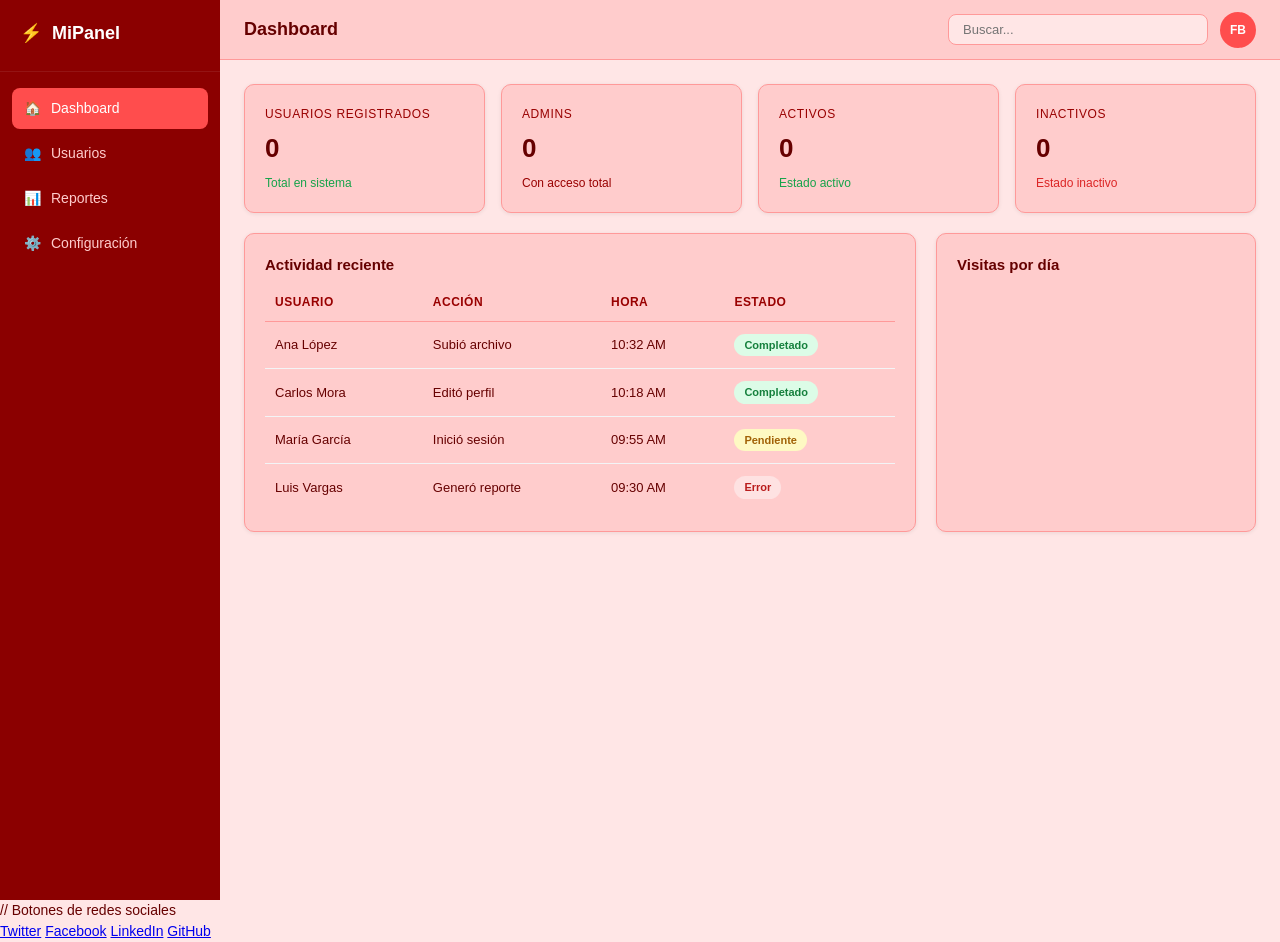
==== WebPanel/index.html @ 0bf69d98 "otro" ====
<!DOCTYPE html>
<html lang="es">
<head>
  <meta charset="UTF-8" />
  <meta name="viewport" content="width=device-width, initial-scale=1.0" />
  <title>Panel de Control</title>
  <link rel="stylesheet" href="styles.css" />
</head>
<body>
<div class="layout">

  <!-- Sidebar -->
  <aside class="sidebar">
    <div class="sidebar-logo">
      <span class="logo-icon">⚡</span>
      <span class="logo-text">MiPanel</span>
    </div>
    <nav class="sidebar-nav">
      <a href="#" class="nav-item active" data-section="dashboard"><span class="nav-icon">🏠</span> Dashboard</a>
      <a href="#" class="nav-item" data-section="usuarios"><span class="nav-icon">👥</span> Usuarios</a>
      <a href="#" class="nav-item" data-section="reportes"><span class="nav-icon">📊</span> Reportes</a>
      <a href="#" class="nav-item" data-section="configuracion"><span class="nav-icon">⚙️</span> Configuración</a>
    </nav>
  </aside>

  <!-- Main -->
  <div class="main">
    <header class="topbar">
      <h1 class="page-title" id="page-title">Dashboard</h1>
      <div class="topbar-actions">
        <input type="text" class="search-input" placeholder="Buscar..." />
        <div class="avatar">FB</div>
      </div>
    </header>

    <main class="content">

      <!-- ===== DASHBOARD ===== -->
      <div id="section-dashboard" class="section">
        <div class="cards-grid">
          <div class="metric-card">
            <span class="metric-label">Usuarios registrados</span>
            <span class="metric-value" id="metric-usuarios">0</span>
            <span class="metric-trend positive">Total en sistema</span>
          </div>
          <div class="metric-card">
            <span class="metric-label">Admins</span>
            <span class="metric-value" id="metric-admins">0</span>
            <span class="metric-trend neutral">Con acceso total</span>
          </div>
          <div class="metric-card">
            <span class="metric-label">Activos</span>
            <span class="metric-value" id="metric-activos">0</span>
            <span class="metric-trend positive">Estado activo</span>
          </div>
          <div class="metric-card">
            <span class="metric-label">Inactivos</span>
            <span class="metric-value" id="metric-inactivos">0</span>
            <span class="metric-trend negative">Estado inactivo</span>
          </div>
        </div>
        <div class="row">
          <div class="card table-card">
            <div class="card-header"><h2>Actividad reciente</h2></div>
            <table>
              <thead><tr><th>Usuario</th><th>Acción</th><th>Hora</th><th>Estado</th></tr></thead>
              <tbody>
                <tr><td>Ana López</td><td>Subió archivo</td><td>10:32 AM</td><td><span class="badge success">Completado</span></td></tr>
                <tr><td>Carlos Mora</td><td>Editó perfil</td><td>10:18 AM</td><td><span class="badge success">Completado</span></td></tr>
                <tr><td>María García</td><td>Inició sesión</td><td>09:55 AM</td><td><span class="badge warning">Pendiente</span></td></tr>
                <tr><td>Luis Vargas</td><td>Generó reporte</td><td>09:30 AM</td><td><span class="badge danger">Error</span></td></tr>
              </tbody>
            </table>
          </div>
          <div class="card chart-card">
            <div class="card-header"><h2>Visitas por día</h2></div>
            <div class="bar-chart" id="bar-chart"></div>
            <div class="bar-labels" id="bar-labels"></div>
          </div>
        </div>
      </div>

      <!-- ===== USUARIOS ===== -->
      <div id="section-usuarios" class="section hidden">
        <div class="card">
          <div class="card-header">
            <h2>Gestión de usuarios</h2>
            <button class="btn-primary" id="btn-nuevo-usuario">+ Nuevo usuario</button>
          </div>
          <div class="table-toolbar">
            <input type="text" id="search-usuarios" class="search-input" placeholder="Buscar por nombre o email..." />
            <select id="filter-rol" class="select-input">
              <option value="">Todos los roles</option>
              <option value="Admin">Admin</option>
              <option value="Editor">Editor</option>
              <option value="Viewer">Viewer</option>
            </select>
            <select id="filter-estado" class="select-input">
              <option value="">Todos los estados</option>
              <option value="Activo">Activo</option>
              <option value="Inactivo">Inactivo</option>
            </select>
          </div>
          <table>
            <thead>
              <tr>
                <th>#</th>
                <th>Nombre</th>
                <th>Email</th>
                <th>Rol</th>
                <th>Estado</th>
                <th>Creado</th>
                <th>Acciones</th>
              </tr>
            </thead>
            <tbody id="usuarios-tbody"></tbody>
          </table>
          <div class="table-footer">
            <span id="usuarios-count-label">0 usuarios</span>
          </div>
        </div>
      </div>

      <!-- ===== REPORTES ===== -->
      <div id="section-reportes" class="section hidden">
        <div class="card"><div class="card-header"><h2>Reportes</h2></div>
          <p style="color:var(--text-secondary); padding: 2rem 0;">Sección de reportes en construcción.</p>
        </div>
      </div>

      <!-- ===== CONFIGURACIÓN ===== -->
      <div id="section-configuracion" class="section hidden">
        <div class="card"><div class="card-header"><h2>Configuración</h2></div>
          <p style="color:var(--text-secondary); padding: 2rem 0;">Sección de configuración en construcción.</p>
        </div>
      </div>

    </main>
  </div>
</div>

<!-- ===== MODAL USUARIO ===== -->
<div id="modal-overlay" class="modal-overlay hidden">
  <div class="modal">
    <div class="modal-header">
      <h2 id="modal-title">Nuevo usuario</h2>
      <button class="modal-close" id="btn-modal-close">✕</button>
    </div>
    <div class="modal-body">
      <input type="hidden" id="usuario-id" />
      <div class="form-group">
        <label>Nombre completo</label>
        <input type="text" id="input-nombre" placeholder="Ej: Ana López" />
      </div>
      <div class="form-group">
        <label>Email</label>
        <input type="email" id="input-email" placeholder="Ej: ana@empresa.com" />
      </div>
      <div class="form-row">
        <div class="form-group">
          <label>Rol</label>
          <select id="input-rol">
            <option value="Viewer">Viewer</option>
            <option value="Editor">Editor</option>
            <option value="Admin">Admin</option>
          </select>
        </div>
        <div class="form-group">
          <label>Estado</label>
          <select id="input-estado">
            <option value="Activo">Activo</option>
            <option value="Inactivo">Inactivo</option>
          </select>
        </div>
      </div>
      <p class="form-error hidden" id="form-error">Por favor completa todos los campos.</p>
    </div>
    <div class="modal-footer">
      <button class="btn-secondary" id="btn-cancelar">Cancelar</button>
      <button class="btn-primary" id="btn-guardar">Guardar</button>
    </div>
  </div>
</div>

<!-- ===== MODAL CONFIRMAR ELIMINAR ===== -->
<div id="modal-confirm-overlay" class="modal-overlay hidden">
  <div class="modal modal-sm">
    <div class="modal-header">
      <h2>Eliminar usuario</h2>
      <button class="modal-close" id="btn-confirm-close">✕</button>
    </div>
    <div class="modal-body">
      <p>¿Estás seguro de que deseas eliminar a <strong id="confirm-nombre"></strong>? Esta acción no se puede deshacer.</p>
    </div>
    <div class="modal-footer">
      <button class="btn-secondary" id="btn-confirm-cancel">Cancelar</button>
      <button class="btn-danger" id="btn-confirm-delete">Eliminar</button>
    </div>
  </div>
</div>

// Botones de redes sociales
<div class="social-buttons">
  <a href="https://twitter.com" target="_blank" class="social-button twitter">Twitter</a>
  <a href="https://facebook.com" target="_blank" class="social-button facebook">Facebook</a>
  <a href="https://linkedin.com" target="_blank" class="social-button linkedin">LinkedIn</a>
  <a href="https://github.com" target="_blank" class="social-button github">GitHub</a>
</div>  



<script src="app.js"></script>
</body>
</html>
---- WebPanel/styles.css ----
*, *::before, *::after { box-sizing: border-box; margin: 0; padding: 0; }

:root {
  --sidebar-width: 220px;
  --topbar-height: 60px;
  --bg: #f4f5f7;
  --surface: #ffffff;
  --sidebar-bg: #1e2235;
  --sidebar-text: #a8b0cc;
  --sidebar-active: #ffffff;
  --sidebar-active-bg: #3a4269;
  --accent: #5b72ee;
  --accent-hover: #4a5fd6;
  --danger: #dc2626;
  --danger-hover: #b91c1c;
  --text-primary: #1a1d2e;
  --text-secondary: #6b7280;
  --border: #e5e7eb;
  --radius: 10px;
  --shadow: 0 1px 4px rgba(0,0,0,0.08);
}

body { font-family: -apple-system, BlinkMacSystemFont, 'Segoe UI', sans-serif; background: var(--bg); color: var(--text-primary); font-size: 14px; line-height: 1.5; }

/* Layout */
.layout { display: flex; min-height: 100vh; }
.hidden { display: none !important; }
.section { display: flex; flex-direction: column; gap: 20px; }

/* Sidebar */
.sidebar { width: var(--sidebar-width); background: var(--sidebar-bg); display: flex; flex-direction: column; position: fixed; top: 0; left: 0; height: 100vh; }
.sidebar-logo { display: flex; align-items: center; gap: 10px; padding: 20px 20px 24px; font-size: 18px; font-weight: 600; color: #fff; border-bottom: 1px solid rgba(255,255,255,0.08); }
.sidebar-nav { display: flex; flex-direction: column; padding: 16px 12px; gap: 4px; }
.nav-item { display: flex; align-items: center; gap: 10px; padding: 10px 12px; border-radius: 8px; color: var(--sidebar-text); text-decoration: none; font-size: 14px; font-weight: 500; transition: background 0.15s, color 0.15s; }
.nav-item:hover { background: rgba(255,255,255,0.08); color: #fff; }
.nav-item.active { background: var(--sidebar-active-bg); color: var(--sidebar-active); }

/* Main */
.main { margin-left: var(--sidebar-width); flex: 1; display: flex; flex-direction: column; }
.topbar { height: var(--topbar-height); background: var(--surface); border-bottom: 1px solid var(--border); display: flex; align-items: center; justify-content: space-between; padding: 0 24px; position: sticky; top: 0; z-index: 10; }
.page-title { font-size: 18px; font-weight: 600; }
.topbar-actions { display: flex; align-items: center; gap: 12px; }
.avatar { width: 36px; height: 36px; border-radius: 50%; background: var(--accent); color: #fff; display: flex; align-items: center; justify-content: center; font-size: 12px; font-weight: 600; cursor: pointer; }
.content { padding: 24px; display: flex; flex-direction: column; gap: 20px; }

/* Cards */
.cards-grid { display: grid; grid-template-columns: repeat(auto-fit, minmax(180px, 1fr)); gap: 16px; }
.metric-card { background: var(--surface); border-radius: var(--radius); padding: 20px; box-shadow: var(--shadow); display: flex; flex-direction: column; gap: 6px; border: 1px solid var(--border); }
.metric-label { font-size: 12px; color: var(--text-secondary); text-transform: uppercase; letter-spacing: 0.05em; }
.metric-value { font-size: 26px; font-weight: 700; }
.metric-trend { font-size: 12px; font-weight: 500; }
.metric-trend.positive { color: #16a34a; }
.metric-trend.negative { color: #dc2626; }
.metric-trend.neutral { color: var(--text-secondary); }

/* Row */
.row { display: grid; grid-template-columns: 1fr 320px; gap: 20px; }
.card { background: var(--surface); border-radius: var(--radius); border: 1px solid var(--border); box-shadow: var(--shadow); padding: 20px; }
.card-header { display: flex; align-items: center; justify-content: space-between; margin-bottom: 16px; }
.card-header h2 { font-size: 15px; font-weight: 600; }

/* Table toolbar */
.table-toolbar { display: flex; gap: 10px; margin-bottom: 16px; flex-wrap: wrap; }

/* Inputs */
.search-input { padding: 7px 14px; border: 1px solid var(--border); border-radius: 8px; font-size: 13px; background: var(--bg); color: var(--text-primary); outline: none; width: 260px; transition: border-color 0.15s; }
.search-input:focus { border-color: var(--accent); }
.select-input { padding: 7px 12px; border: 1px solid var(--border); border-radius: 8px; font-size: 13px; background: var(--bg); color: var(--text-primary); outline: none; cursor: pointer; }
.select-input:focus { border-color: var(--accent); }

/* Buttons */
.btn-primary { padding: 8px 16px; font-size: 13px; font-weight: 500; border: none; border-radius: 8px; background: var(--accent); color: #fff; cursor: pointer; transition: background 0.15s; }
.btn-primary:hover { background: var(--accent-hover); }
.btn-secondary { padding: 7px 14px; font-size: 13px; border: 1px solid var(--border); border-radius: 8px; background: var(--bg); color: var(--text-primary); cursor: pointer; transition: background 0.15s; }
.btn-secondary:hover { background: #e9eaf0; }
.btn-danger { padding: 8px 16px; font-size: 13px; font-weight: 500; border: none; border-radius: 8px; background: var(--danger); color: #fff; cursor: pointer; transition: background 0.15s; }
.btn-danger:hover { background: var(--danger-hover); }
.btn-edit { padding: 4px 10px; font-size: 12px; border: 1px solid var(--border); border-radius: 6px; background: #fff; color: var(--accent); cursor: pointer; transition: background 0.15s; }
.btn-edit:hover { background: #eef0fd; }
.btn-del { padding: 4px 10px; font-size: 12px; border: 1px solid #fca5a5; border-radius: 6px; background: #fff; color: var(--danger); cursor: pointer; transition: background 0.15s; }
.btn-del:hover { background: #fee2e2; }

/* Table */
table { width: 100%; border-collapse: collapse; }
th { text-align: left; font-size: 12px; color: var(--text-secondary); text-transform: uppercase; letter-spacing: 0.04em; padding: 0 10px 10px; border-bottom: 1px solid var(--border); }
td { padding: 12px 10px; font-size: 13px; border-bottom: 1px solid #f3f4f6; }
tr:last-child td { border-bottom: none; }
.table-footer { margin-top: 12px; font-size: 12px; color: var(--text-secondary); }
td .actions { display: flex; gap: 6px; }

/* Badges */
.badge { display: inline-block; padding: 3px 10px; border-radius: 20px; font-size: 11px; font-weight: 600; }
.badge.success { background: #dcfce7; color: #15803d; }
.badge.warning { background: #fef9c3; color: #a16207; }
.badge.danger  { background: #fee2e2; color: #b91c1c; }
.badge.info    { background: #dbeafe; color: #1d4ed8; }
.badge.gray    { background: #f3f4f6; color: #374151; }

/* Bar chart */
.chart-card { display: flex; flex-direction: column; }
.bar-chart { display: flex; align-items: flex-end; justify-content: space-around; height: 140px; gap: 8px; padding: 0 4px; flex: 1; }
.bar { flex: 1; background: var(--accent); border-radius: 5px 5px 0 0; opacity: 0.85; transition: opacity 0.15s; cursor: pointer; }
.bar:hover { opacity: 1; }
.bar-labels { display: flex; justify-content: space-around; margin-top: 8px; padding: 0 4px; }
.bar-label { flex: 1; text-align: center; font-size: 11px; color: var(--text-secondary); }

/* Empty state */
.empty-state { text-align: center; padding: 3rem 0; color: var(--text-secondary); font-size: 14px; }

/* Modal overlay */
.modal-overlay { position: fixed; inset: 0; background: rgba(0,0,0,0.45); z-index: 100; display: flex; align-items: center; justify-content: center; }
.modal { background: #fff; border-radius: 14px; width: 480px; max-width: 95vw; box-shadow: 0 8px 32px rgba(0,0,0,0.18); }
.modal-sm { width: 380px; }
.modal-header { display: flex; align-items: center; justify-content: space-between; padding: 20px 24px 0; }
.modal-header h2 { font-size: 16px; font-weight: 600; }
.modal-close { background: none; border: none; font-size: 18px; cursor: pointer; color: var(--text-secondary); line-height: 1; }
.modal-close:hover { color: var(--text-primary); }
.modal-body { padding: 20px 24px; display: flex; flex-direction: column; gap: 14px; }
.modal-body p { font-size: 14px; color: var(--text-secondary); line-height: 1.6; }
.modal-footer { padding: 0 24px 20px; display: flex; justify-content: flex-end; gap: 10px; }

/* Form */
.form-group { display: flex; flex-direction: column; gap: 5px; }
.form-group label { font-size: 12px; font-weight: 500; color: var(--text-secondary); text-transform: uppercase; letter-spacing: 0.04em; }
.form-group input, .form-group select { padding: 9px 12px; border: 1px solid var(--border); border-radius: 8px; font-size: 14px; color: var(--text-primary); background: #fff; outline: none; transition: border-color 0.15s; }
.form-group input:focus, .form-group select:focus { border-color: var(--accent); }
.form-row { display: grid; grid-template-columns: 1fr 1fr; gap: 14px; }
.form-error { font-size: 12px; color: var(--danger); }
/* Cambia las variables de color principales a tonos de rojo */
:root {
  --sidebar-bg: #8b0000; /* Rojo oscuro para el fondo de la barra lateral */
  --sidebar-text: #ffcccc; /* Texto claro para contraste */
  --sidebar-active-bg: #ff4d4d; /* Rojo más claro para elementos activos */
  --accent: #ff4d4d; /* Rojo principal */
  --accent-hover: #e60000; /* Rojo más oscuro para hover */
  --danger: #ff0000; /* Rojo para botones de peligro */
  --danger-hover: #cc0000; /* Rojo más oscuro para hover en botones de peligro */
  --text-primary: #660000; /* Texto rojo oscuro */
  --text-secondary: #990000; /* Texto rojo más claro */
  --bg: #ffe6e6; /* Fondo rojo claro */
  --surface: #ffcccc; /* Superficies claras */
  --border: #ff9999; /* Bordes */
}
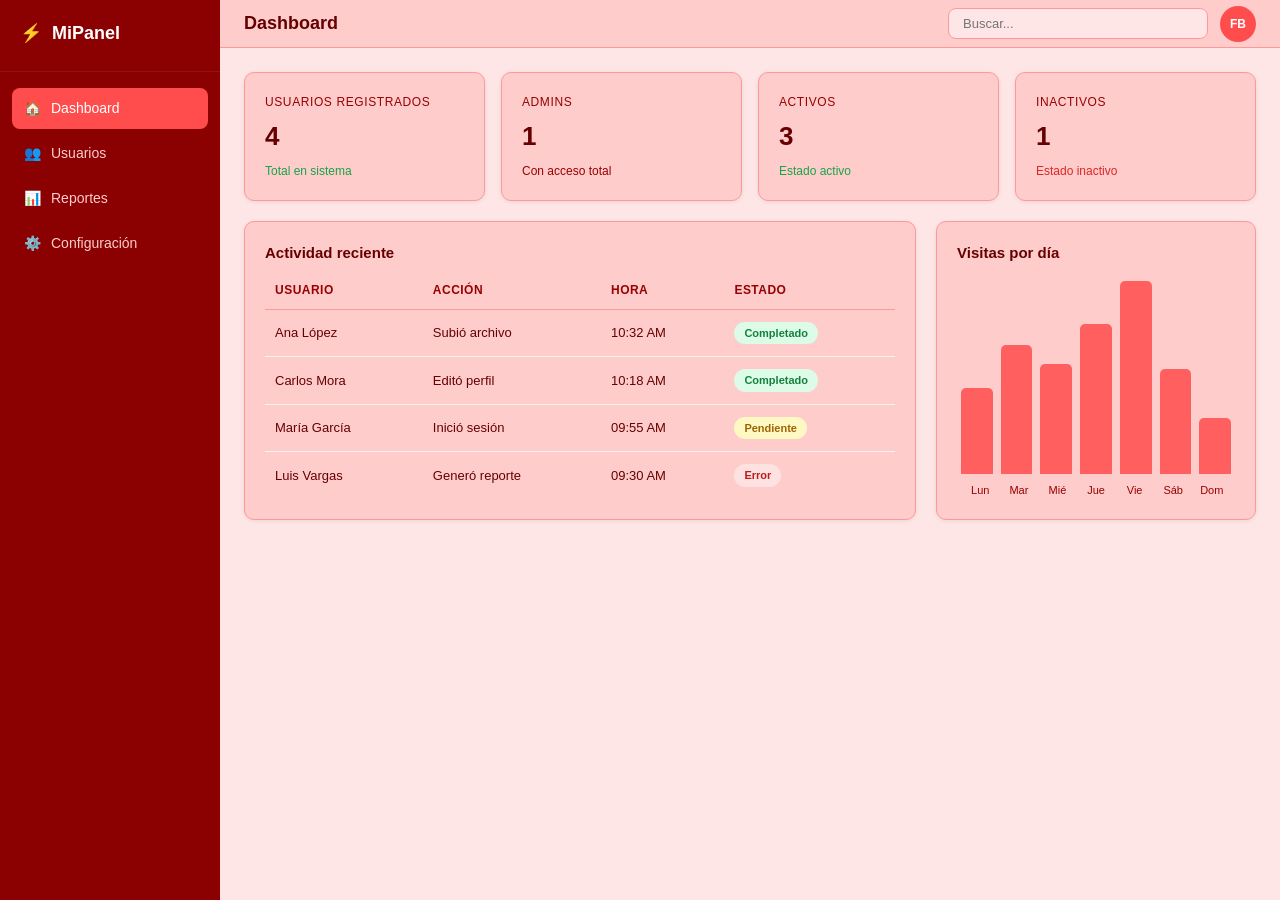
==== commit c932849b: "Bajo el cielo, el banner se hace más leve" ====
--- a/WebPanel/index.html
+++ b/WebPanel/index.html
@@ -199,16 +199,6 @@
   </div>
 </div>
 
-// Botones de redes sociales
-<div class="social-buttons">
-  <a href="https://twitter.com" target="_blank" class="social-button twitter">Twitter</a>
-  <a href="https://facebook.com" target="_blank" class="social-button facebook">Facebook</a>
-  <a href="https://linkedin.com" target="_blank" class="social-button linkedin">LinkedIn</a>
-  <a href="https://github.com" target="_blank" class="social-button github">GitHub</a>
-</div>  
-
-
-
 <script src="app.js"></script>
 </body>
 </html>
--- a/WebPanel/styles.css
+++ b/WebPanel/styles.css
@@ -2,7 +2,7 @@
 
 :root {
   --sidebar-width: 220px;
-  --topbar-height: 60px;
+  --topbar-height: 48px;
   --bg: #f4f5f7;
   --surface: #ffffff;
   --sidebar-bg: #1e2235;
